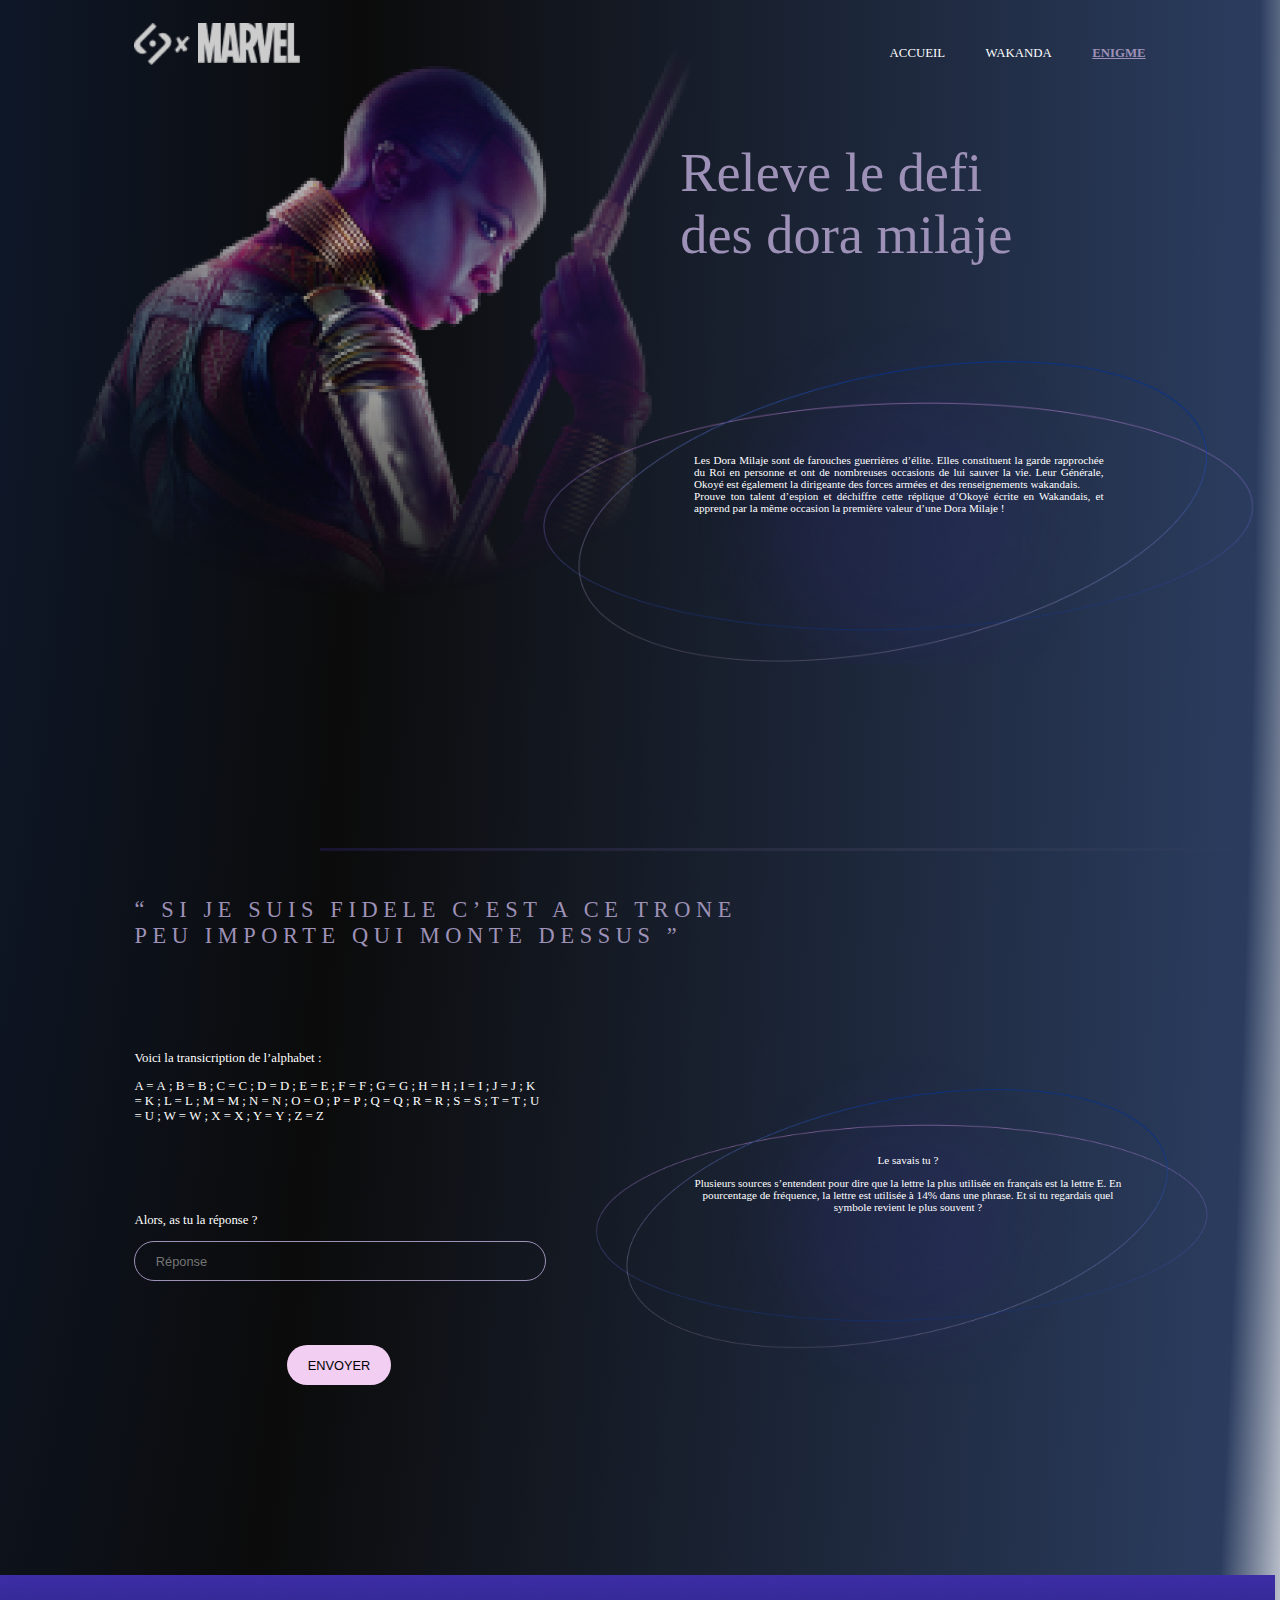
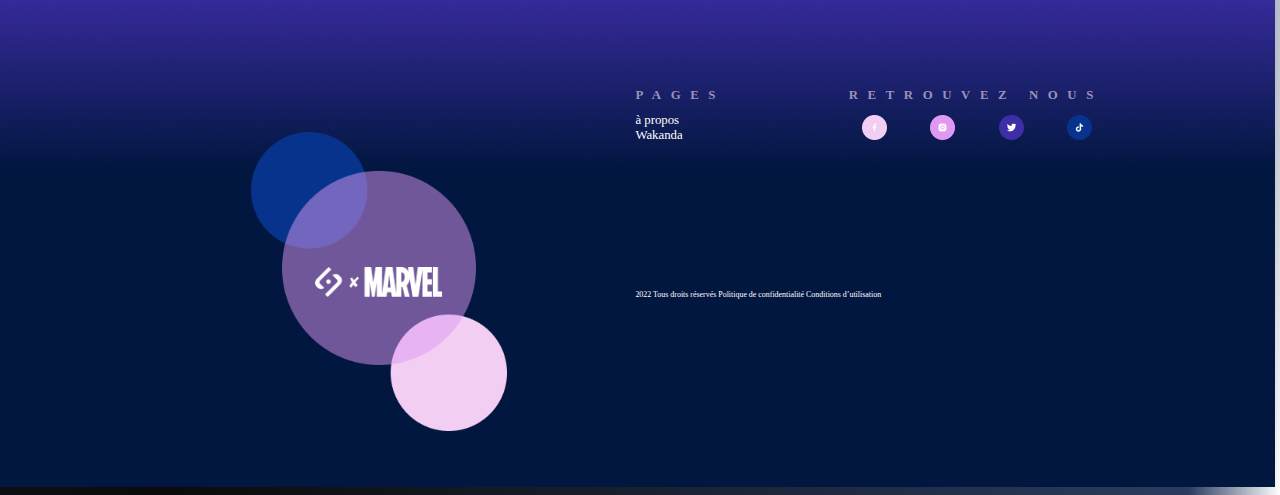
==== Assets/enigme.html @ b5c3ea6e "Ajout de mon nouveau dossier black panther sayna" ====
<!DOCTYPE html>
<html lang="fr">
<head>
    <meta charset="UTF-8">
    <meta http-equiv="X-UA-Compatible" content="IE=edge">
    <meta name="IsaielFisther" content="width=device-width, initial-scale=1.0">
    <title>SAYNA BLACK PANTHER / ENIGME</title>
    <link rel="stylesheet" href="./CSS/enigme.css">
    <link rel="stylesheet" href="./CSS/2Style.css">
</head>
<body>
<!-- En tete de la page -->
    <header>
        <nav>
            <h1 class="logo"></h1>
            <ul class="nav">
                <li>
                    <a href="./index.html">
                    ACCUEIL
                    </a>
                </li>
                <li>
                    <a href="./wakanda.html">
                    WAKANDA
                    </a>
                </li>
                <li class="active">
                    <a href="#">
                    ENIGME
                    </a>
                </li>
            </ul>
        </nav>
    </header>

    <!-- Début du coprs de la page -->
    <!-- Premier section de la page -->
    <main>
        <section class="accueil">
            <div class="content">
                <h1>Releve le defi <br> des dora milaje</h1>
                <p class="texte-citation">
                    Les Dora Milaje sont de farouches guerrières d’élite. Elles constituent la garde rapprochée du Roi en personne et ont de nombreuses occasions de lui sauver la vie. Leur Générale, Okoyé est également la dirigeante des forces armées et des renseignements wakandais. <br>
                    Prouve ton talent d’espion et déchiffre cette réplique d’Okoyé écrite en Wakandais, et apprend par la même occasion la première valeur d’une Dora Milaje !
                </p>
            </div> 
        </section>
        <section class="ligne">
            <img src="./Illustrations et Logo/Enigme/Pantherenigme3.png">
        </section>
        <!-- Deuxième section de la page-->
        <section class="enigme">
            <p class="wakanda-forever">
                 “ SI JE SUIS FIDELE C’EST A CE TRONE <br> PEU IMPORTE QUI MONTE DESSUS ”
            </p>
            <div class="reponse">
                <div class="transcription">
                    <p class="text">Voici la transicription de l’alphabet :</p>
                    <p class="trans">
                        A = <span class="wf">A</span> ; B = <span class="wf">B</span> ; C = <span class="wf">C</span> ; D = <span class="wf">D</span> ; E = <span class="wf">E</span> ; F = <span class="wf">F</span> ; G = <span class="wf">G</span> ; H = <span class="wf">H</span> ; I = <span class="wf">I</span> ; J = <span class="wf">J</span> ; K = <span class="wf">K</span> ; L = <span class="wf">L</span> ; M = <span class="wf">M</span> ; N = <span class="wf">N</span> ; O = <span class="wf">O</span> ; P = <span class="wf">P</span> ; Q = <span class="wf">Q</span> ; R = <span class="wf">R</span> ; S = <span class="wf">S</span> ; T = <span class="wf">T</span> ; U = <span class="wf">U</span> ; W = <span class="wf">W</span> ; X = <span class="wf">X</span> ; Y = <span class="wf">Y</span> ; Z = <span class="wf">Z</span>
                    </p>
                    <form class="recueil">
                        <p>Alors, as tu la réponse ?</p>
                        <input required type="text" name="res" placeholder="Réponse">
                        <div class="center">
                            <button type="submit">ENVOYER</button>
                        </div>
                    </form>
                </div>
                <div class="Question texte-citation">
                    <p>Le savais tu ? </p>
                    <div class="content">
                        Plusieurs sources s’entendent pour dire que la lettre la plus utilisée en français est la lettre E. En pourcentage de fréquence, la lettre est utilisée à 14% dans une phrase. Et si tu regardais quel symbole revient le plus souvent ? 
                    </div>
                </div>
            </div>
        </section>
    </main>
     <!--Troisème section -->
    <footer>
        <div class="Gauche">
            <img class="img-1" src="./Illustrations et Logo/All pages/footer1.png" alt="">
            <img class="img-2" src="./Illustrations et Logo/All pages/footer2.png" alt="Icon SAYNA X Icon MARVEL">
        </div>
        <div class="Droite">
            <div class="Droite-2-1">
                <h2>PAGES</h2>
                <a href="./wakanda.html">
                    à propos <br> Wakanda
                </a>
            </div>
            <div class="Droite-2-2">
                <h2>RETROUVEZ NOUS</h2>
                <ul>
                    <li>
                        <a href="http://www.marvel-cineverse.fr/pages/mcu/encyclopedie/personnages/black-panther.html">
                            <img src="./Illustrations et Logo/All pages/footer3.png" alt="Icon facebook">
                        </a>
                    </li>
                    <li>
                        <a href="http://www.marvel-cineverse.fr/pages/mcu/encyclopedie/personnages/black-panther.html">
                            <img src="./Illustrations et Logo/All pages/footer4.png" alt="Icon instagram">
                        </a>
                    </li>
                    <li>
                        <a href="http://www.marvel-cineverse.fr/pages/mcu/encyclopedie/personnages/black-panther.html">
                            <img src="./Illustrations et Logo/All pages/footer5.png" alt="Icon twitter">
                        </a>
                    </li>
                    <li>
                        <a href="http://www.marvel-cineverse.fr/pages/mcu/encyclopedie/personnages/black-panther.html">
                            <img src="./Illustrations et Logo/All pages/footer6.png" alt="Icon tiktok">
                        </a>
                    </li>
                </ul>
            </div>
            <div class="Droite-2-3">
                <p class="text-footer">2022 Tous droits réservés Politique de confidentialité Conditions d’utilisation</p>
            </div>
        </div>
    </footer>
    <div class="popup-message">
        <div class="popup-content">
            <span class="message">OPERATION REUSSI !</span>
        </div>
    </div>


    
</body>
</html>
---- Assets/CSS/enigme.css ----
h1 {
    font-family: 'BEYNO';
    text-align: justify;
    font-weight: normal;
    font-size: 3em;
    padding-left: 20%;
}

/* style du premier page */
section[class="accueil"] .content {
    grid-column: 2/3;
    margin-top: -10%;
}

section[class="accueil"] {
    padding: 15% 15%;
    background-image: url('../Illustrations et Logo/Enigme/Pantherenigme1.png');
    height: 30vw;
    width: 100%;
    background-size: 55%;
    background-repeat: no-repeat;
    background-position: left -8vw;
    margin-top: -13%;
    display: grid;
    grid-template-columns: 3fr 6fr 2fr;
}


section[class="accueil"] p {
    width: 32vw;
    text-align: justify;
    background-image: url('../Illustrations et Logo/Enigme/Pantherenigme2.png');
    background-repeat: no-repeat;
    background-size: cover;
    padding: 22%;
}

section[class="ligne"] {
    position: absolute;
    right: 0;
    bottom: 5%;
}
/*style des section 2*/
p[class='wakanda-forever'] {
    font-family: 'Wakanda Forever';
    font-size: 1.75em;
    letter-spacing: 0.25em;
    color: #9E91B7;
}

section[class="enigme"] {
    padding: 10% 5% 10% 10%;
}

section[class='enigme'] .reponse {
    margin-top: 7em;
    display: grid;
    grid-template-columns: 4fr 0.5fr 6fr;
}

section[class='enigme'] .reponse .transcription {
    grid-column: 1/2;
}

section[class='enigme'] .reponse .Question {
    grid-column: 3/4;
    background-image: url('../Illustrations et Logo/Enigme/Pantherenigme2.png');
    padding: 5%;
    text-align: center;
    background-repeat: no-repeat;
    background-size: 100%;
    padding: 17% 13% 15% 15%;
}

section[class='enigme'] .transcription .wf {
    font-family: 'Wakanda Forever';
}

section[class='enigme'] .transcription input {
    width: 90%;
    height: 3vw;
    border-radius: 3em;
    border: 1px solid #9E91B7;
    padding: 0 5%;
    background-color: transparent;
    font-size: 1em;
}


section[class='enigme'] .transcription button {
    height: 10%;
    border-radius: 3em;
    margin-top: 2%;
    border: none;
    padding: 3% 5% 3% 5%;
    background-color: #F2CEF2;
    margin-top: 5em;
    font-size: 1em;
}

section[class='enigme'] .transcription .recueil {
    margin-top: 7em;
}
---- Assets/CSS/2Style.css ----
/*Ensemble des styles pour toutes les pages */
/*Styles des polices */
@font-face {
    src: url('../fonts/BEYNO/BEYNO.ttf');
    font-family: 'BEYNO';
}

/* Cantarell */
@font-face {
    src: url('../fonts/Cantarell/Cantarell-Regular.ttf');
    font-family: 'Cantarell';
}

/* Panthera */
@font-face {
    src: url('../fonts/Panthera/PantheraRegular-MVZ9J.ttf');
    font-family: 'Panthera';
}

/* wakanda forever */
@font-face {
    src: url('../fonts/wakanda_forever/WakandaForever-Regular.ttf');
    font-family: 'Wakanda forever';
}


html {
    font-size: 1vw;
}

body {

    background: radial-gradient(126.67% 350.28% at -21.35% 0%, #11213F 0%, #0B0B0B 39.1%, rgba(2, 23, 64, 0.837641) 94.57%, rgba(2, 23, 64, 0) 100%);
    overflow-x: hidden;
    font-family: 'Cantarell';
    background-repeat: no-repeat;
    background-size: cover;
    color: #fff;
}


input[type="text"] {
    color: #fff;
}

/* Titre */
h1 {
    font-family: 'Panthera';
    font-size: 4.25em; /* font-size to 4.25*pricipal text-size (4.25*16= 68px) */
    color: #9E91B7;
}

h2 {
    font-family: 'BEYNO';
    font-size: 2em; /* font-size to 2*pricipal text-size (2*16= 32px) */
    color: #9E91B7;
}

h2[class='wakanda-forever'] {
    font-family: 'Wakanda forever';
    font-size: 2.68em;
    letter-spacing: 0.15em; /* 0.15*16=2.4px */
}

h3 {
    font-family: 'Cantarell';
    font-size: 2em;
}

.titre {
    font-size: 1.5em;
}

.text {
    font-family: 'Cantarell';
    font-size: 1em;
}

/* citation texte */
.texte-citation {
    font-family: 'Cantarell';
    font-size: 0.87em;
}

.text-footer {
    font-family: 'Cantarell';
    font-size: 0.62em;
}

.center {
    text-align: center;
}


header {
    padding: 2% 10%;
}

header nav {
    display: flex;
    justify-content: space-between; /* Space between each items in nav */
}

header nav ul {
    display: flex;
    justify-content: space-between; /*  */
    width: 20vw; /* 20% of screen width */
}

/* Style des logos */
h1[class='logo'] {
    background-image: url('../Illustrations et Logo/All pages/icon_SAYNA.png'), 
                      url("../Illustrations et Logo/All pages/icon_x.png"),
                      url('../Illustrations et Logo/All pages/icon_MARVEL.png');
    width: 20vw; /* 20% of screen width */
    height: 5vw; /* 5% of screen width */
    background-repeat: no-repeat;
    padding: 0;
    margin-top:  -1%;
    background-size: 15%, 7%, 40%; /* size of each background */
    background-position: 0 0, 3vw 1vw, 5vw 0; /* position of each background */
    filter: invert(20%); /* reverse color of logo (20%) (grey) */
    cursor: pointer;
}

h1[class='logo']:hover {
    filter: invert(0%); /* remove color reverse if cursor passed */
}

a {
    text-decoration: none; /* remove underline for link */
}

ul li {
    list-style-type: none; /* remove style type */
}

ul[class='nav'] li {
    display: inline-flex;
}

ul li a {
    list-style-type: none;
    font-family: 'BEYNO';
    color: #fff;
}

ul li[class='active'] a  {
    font-weight: bolder;
    text-decoration: underline;
    color: #9E91B7;
}

ul li a:hover {
    text-decoration: underline;
}

main {
    padding-bottom:5%;
}


/*style de la section footer*/
footer h2 {
    font-family: 'Cantarell';
    letter-spacing: 0.75em;
    font-size: 1em;
}

footer ul {
    display: flex;
    justify-content: space-between;
    padding-inline-start: 3%;
    width: 20vw;
}

footer {
    background-image: url('../Illustrations et Logo/All pages/back_footer.png');
    background-repeat: no-repeat;
    margin-left: -1%;
    height: 40vw;
    width: 100vw;
    display: grid; /* Define display grid */
    grid-template-columns: 1fr 1fr; /* Grid contains 2 columns (1/2 width, 1/2 width) */
    grid-template-rows: 1fr 4fr; /* Grid contains 2 rows (1/5 height, 4/5 height) */
}

footer .Gauche {
    grid-column: 1; /* define the emplacement of this element in: col 1 */
    grid-row: 2/5;
    display: flex;
    align-items: center;
    justify-content: end;
    padding: 20%;
    position: relative;
}

footer .Gauche .img-1 {
    position: absolute;
    z-index: 1;
    width: 20vw;
    transition: transform 0.3s ease-in-out;
}

footer .Gauche .img-2 {
    position: absolute;
    z-index: 2;
    width: 10vw;
    right: 30%;
    transition: transform 0.3s ease-in-out;
}

footer .Droite {
    grid-column: 2 / 3;
    grid-row: 2/5;
    display: grid;
    grid-template-columns: 1fr 2fr;
    grid-template-rows: 1fr 1fr;
}

footer .Droite-2-1 {
    grid-column: 1/2;
    grid-row: 1;
}

footer .Droite-2-1 a {
    color: #FFFFFF;
}

footer .Droite-2-2 {
    grid-column: 2/3;
    grid-row: 1;
}

footer .Droite-2-2 img {
    width: 50%;
}

footer .Droite-2-3 {
    grid-column: 1 / 3;
    grid-row: 2;

}

footer .Droite-2-1 p {
    text-transform: capitalize;
}

/*Animation de la page*/
/* Effet de surbrillance */
button[type='submit']:hover {
    box-shadow: 0px 4px 8px 0px #F2CEF2;
    cursor: pointer;
}

/* Effet de zoom */
footer .Gauche:hover .img-1, footer .part-1:hover .img-2 {
    transform: scale(1.1);
}

footer .Droite-2-2 img {
    transition: transform 0.3s ease-in-out;
}

footer .Droite-2-2 img:hover {
    transform: scale(1.3);
}

/* Fade in */
section * {
    animation-name: fade-in;
    animation-duration: 5s;
}

/* define fade-in animation from left */
@keyframes fade-in {
    from {
        opacity: 0; /* from opacity 0 */
        transform: translateX(-50px); /* from left -50px */
    }
    to {
        opacity: 1; /* to opacity 1 */
        transform: translateX(0); /* to true position */
    }
}

/*POPUP BOX*/
.popup-message {
    display: none; /* hidden element */
    position: fixed;
    top: 0;
    left: 0;
    width: 100%; /* 100% of width screen */
    height: 100%; /* 100% of height screen */
    background: radial-gradient(126.67% 350.28% at -21.35% 0%, #11213F 0%, #0B0B0B 39.1%, rgba(2, 23, 64, 0.837641) 94.57%, rgba(2, 23, 64, 0) 100%);
    opacity: 0.99; /* set opacity to 0.99 (dark) */
    z-index: 9999;
}

.popup-content {
    position: absolute;
    width: 40%;
    height: 30%;
    top: 50%;
    left: 50%;
    transform: translate(-50%, -50%);
    background: radial-gradient(126.67% 350.28% at -21.35% 0%, #11213F 0%, #0B0B0B 39.1%, rgba(2, 23, 64, 0.837641) 94.57%, rgba(2, 23, 64, 0) 100%);    padding: 20px;
    border-radius: 5px;
    box-shadow: 0 0 10px rgba(0, 0, 0, 0.5);
    text-align: center;
    display: flex;
    justify-content: center;
    align-items: center;
    font-size: 2em;
}
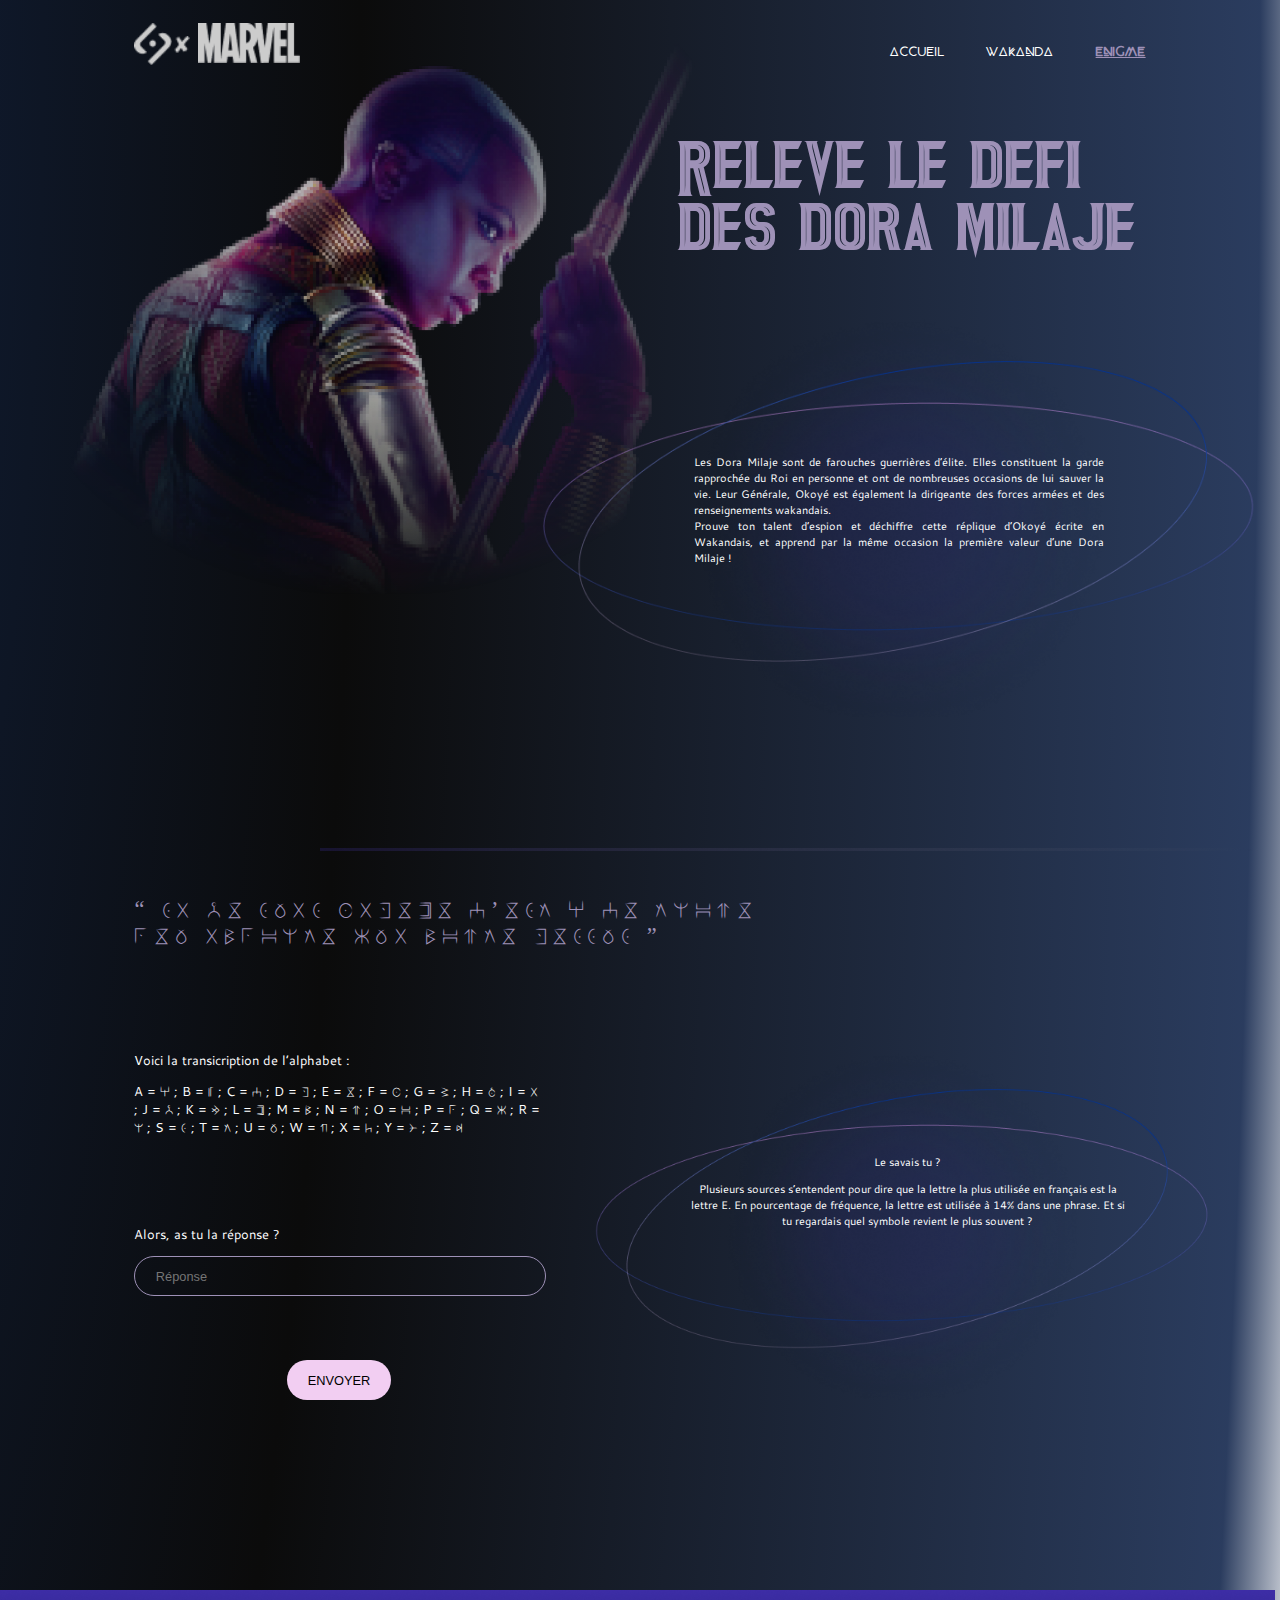
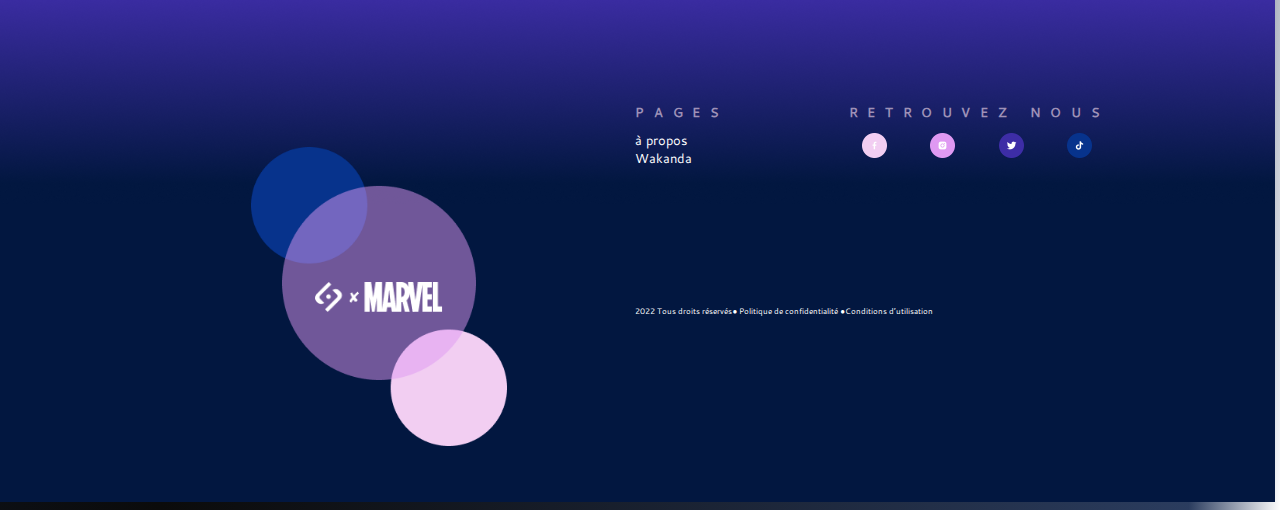
==== commit 24819ff1: "Ajouter mes derniers commit" ====
--- a/Assets/enigme.html
+++ b/Assets/enigme.html
@@ -115,7 +115,7 @@
                 </ul>
             </div>
             <div class="Droite-2-3">
-                <p class="text-footer">2022 Tous droits réservés Politique de confidentialité Conditions d’utilisation</p>
+                <p class="text-footer">2022 Tous droits réservés● Politique de confidentialité ●Conditions d’utilisation</p>
             </div>
         </div>
     </footer>
@@ -124,8 +124,5 @@
             <span class="message">OPERATION REUSSI !</span>
         </div>
     </div>
-
-
-    
 </body>
 </html>--- a/Assets/CSS/2Style.css
+++ b/Assets/CSS/2Style.css
@@ -1,25 +1,27 @@
 /*Ensemble des styles pour toutes les pages */
 /*Styles des polices */
+
+/*BEYNO */
 @font-face {
-    src: url('../fonts/BEYNO/BEYNO.ttf');
+    src: url(../Fonts/Police/FontsFree-Net-BEYNO.ttf);
     font-family: 'BEYNO';
 }
 
 /* Cantarell */
 @font-face {
-    src: url('../fonts/Cantarell/Cantarell-Regular.ttf');
+    src: url(../Fonts/Police/Cantarell-Regular.ttf);
     font-family: 'Cantarell';
 }
 
 /* Panthera */
 @font-face {
-    src: url('../fonts/Panthera/PantheraRegular-MVZ9J.ttf');
+    src: url(../Fonts/Police/PantheraRegular-MVZ9J.ttf);
     font-family: 'Panthera';
 }
 
 /* wakanda forever */
 @font-face {
-    src: url('../fonts/wakanda_forever/WakandaForever-Regular.ttf');
+    src: url(../Fonts/Police/WakandaForever-Regular.ttf);
     font-family: 'Wakanda forever';
 }
 
@@ -46,20 +48,20 @@
 /* Titre */
 h1 {
     font-family: 'Panthera';
-    font-size: 4.25em; /* font-size to 4.25*pricipal text-size (4.25*16= 68px) */
+    font-size: 4.25em; 
     color: #9E91B7;
 }
 
 h2 {
     font-family: 'BEYNO';
-    font-size: 2em; /* font-size to 2*pricipal text-size (2*16= 32px) */
+    font-size: 2em; 
     color: #9E91B7;
 }
 
 h2[class='wakanda-forever'] {
     font-family: 'Wakanda forever';
     font-size: 2.68em;
-    letter-spacing: 0.15em; /* 0.15*16=2.4px */
+    letter-spacing: 0.15em; 
 }
 
 h3 {
